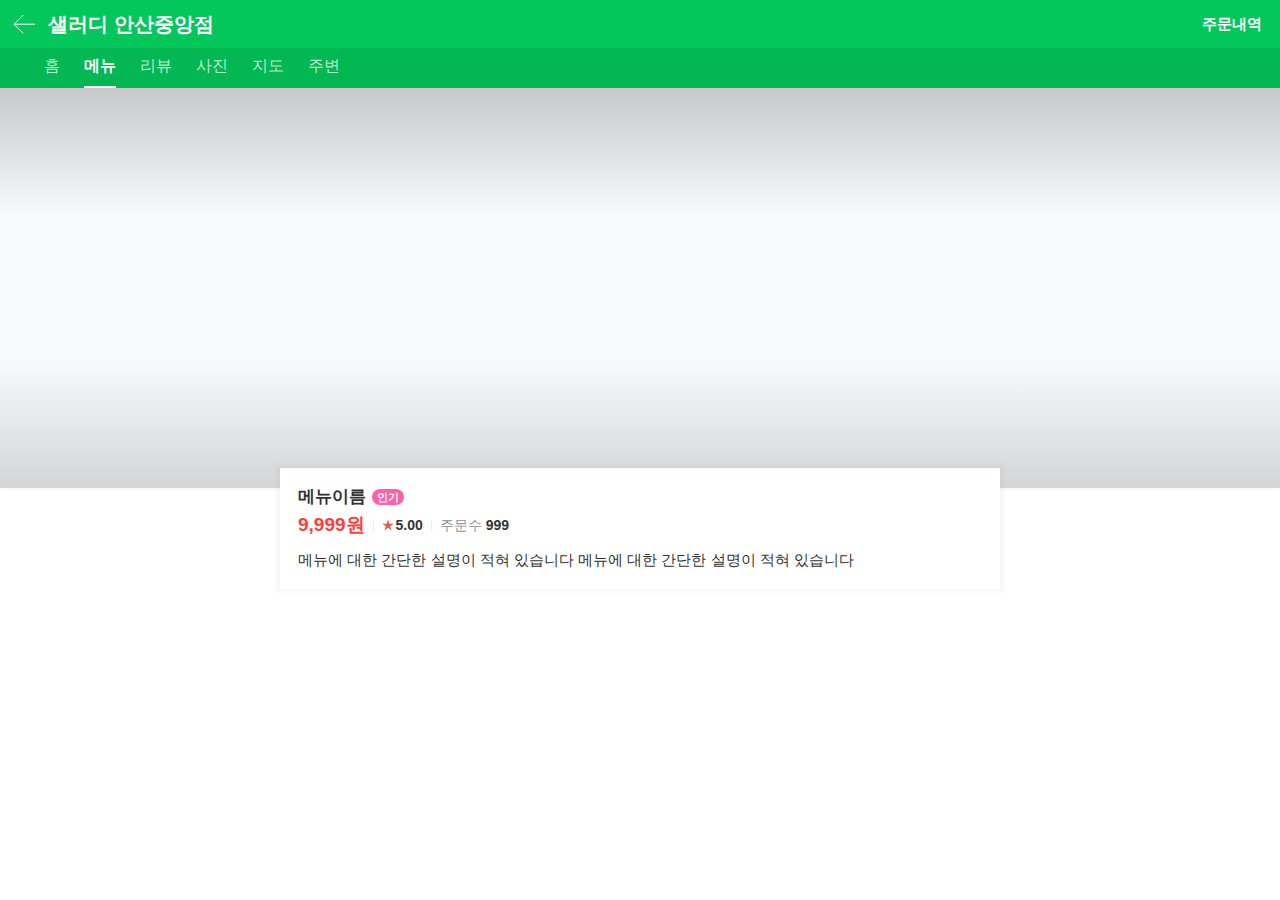
==== docs/detail.html @ 5d3162ec "0218 commit" ====
<!DOCTYPE html>
<html lang="en">

<head>
    <meta charset="UTF-8">
    <meta http-equiv="X-UA-Compatible" content="IE=edge">
    <meta name="viewport" content="width=device-width, initial-scale=1.0">
    <title>마크업</title>
    <link rel="stylesheet" href="../assets/css/styles.css">
</head>

<body>
    <div class="container">
        <!-- 고정 헤더 영역 -->
        <header class="header_area"> 
            <div class="place-header" role="banner">
                <h1 class="title">
                    <a href="#" class="link-back">
                        <img src="../assets/images/ico-back.svg" alt="뒤로가기">
                    </a>
                    샐러디 안산중앙점
                </h1>
                <a href="#" class="my-orders">주문내역</a>
            </div>
            <div class="place-tab scroll-x">
                <div class="tab-inner">
                    <a href="#" class="tab" role="tablist">
                        <a href="#" class="tab" role="tab"><span class="txt">홈</span></a>
                        <a href="#" class="tab is-active" role="tab"><span class="txt">메뉴</span></a>
                        <a href="#" class="tab" role="tab"><span class="txt">리뷰</span></a>
                        <a href="#" class="tab" role="tab"><span class="txt">사진</span></a>
                        <a href="#" class="tab" role="tab"><span class="txt">지도</span></a>
                        <a href="#" class="tab" role="tab"><span class="txt">주변</span></a>
                    </a>
                </div>
            </div>
        </header>
        <!-- // 고정 헤더 영역 -->

       <div class="menu-detail-area">
        <!--- 메뉴 이미지 영역 -->
            <div class="menu-img"
                style="background-image:url('http://www.kns.tv/news/photo/201708/338326_230775_442.jpg');">
            </div>

       <!-- 메뉴 주문 정보 영역 -->
       <div class="menu-info-area">
            <div class="common-inner">
                <p class="menu-name-group">
                    <span class="menu-name">메뉴이름</span>
                    <span class="badge-popular">인기</span>
                </p>

                <div class="menu-info-group">
                    <span class="menu-price">9,999원</span>
                    <span class="menu-grade"><img src="../assets/images/ico-star.svg" 
                        class="ico-star">5.00</span>
                        <span class="menu-number-of-order">주문수<em>999</em></span>
                </div>

                <p class="menu-desc">메뉴에 대한 간단한 설명이 적혀 있습니다 메뉴에 대한 간단한 설명이 적혀 있습니다</p>
             </div>
            </div>
        </div>
    </div>
</body>

</html>
---- assets/css/styles.css ----
body {
  min-width: 320px;
  line-height: normal;
  font-size: 14px;
  color: #000;
  scroll-behavior: smooth;
  -webkit-font-smoothing: antialiased;
  -moz-osx-font-smoothing: grayscale;
}

body,
input,
textarea,
select,
table,
button,
code {
  font-family: -apple-system, BlinkMacSystemFont, helvetica, Apple SD Gothic Neo, sans-serif;
  font-size: 16px;
}

*,
*::before,
*::after {
  box-sizing: border-box;
  margin: 0;
  padding: 0;
  -webkit-tap-highlight-color: rgba(0, 0, 0, 0);
}

.hidden,
[hidden] {
  display: none !important;
}

ul,
ol,
li {
  list-style: none;
}

a {
  color: inherit;
  cursor: pointer;
  text-decoration: none;
}
a:hover, a:focus {
  text-decoration: none;
}

button {
  border: 0;
  background-color: transparent;
  cursor: pointer;
}
button:disabled {
  cursor: not-allowed;
}

select,
input,
textarea,
button {
  -webkit-appearance: none;
}

input[type=number] {
  -moz-appearance: textfield;
}

input:disabled {
  background-color: rgba(255, 255, 255, 0);
  cursor: not-allowed;
}

select {
  border: 0;
  background-color: transparent;
  cursor: pointer;
}
select::-ms-expand {
  display: none;
}

input,
textarea {
  font-size: inherit;
  border: 0;
}
input::placeholder,
textarea::placeholder {
  /* Chrome, Safari, Firefox */
  color: #444;
  opacity: 1;
}
input:-ms-input-placeholder,
textarea:-ms-input-placeholder {
  /* IE, Edge */
  color: #444;
  opacity: 1;
}
input[readonly]::placeholder, input:disabled::placeholder,
textarea[readonly]::placeholder,
textarea:disabled::placeholder {
  /* Chrome, Safari, Firefox */
  color: rgba(0, 0, 0, 0.2);
  opacity: 1;
}
input[readonly]:-ms-input-placeholder, input:disabled:-ms-input-placeholder,
textarea[readonly]:-ms-input-placeholder,
textarea:disabled:-ms-input-placeholder {
  /* IE, Edge */
  color: rgba(0, 0, 0, 0.2);
  opacity: 1;
}
input::-ms-clear, input::-ms-reveal,
textarea::-ms-clear,
textarea::-ms-reveal {
  /* IE, Edge */
  display: none;
}
input::-webkit-inner-spin-button, input::-webkit-outer-spin-button,
textarea::-webkit-inner-spin-button,
textarea::-webkit-outer-spin-button {
  -webkit-appearance: none;
}

.screen-out {
  position: absolute;
  width: 0;
  height: 0;
  line-height: 0;
  overflow: hidden;
  text-indent: -9999px;
}

.scroll-x {
  overflow-x: auto;
  overflow-y: hidden;
  white-space: nowrap;
  -webkit-overflow-scrolling: touch;
  -ms-overflow-style: none;
  scrollbar-width: none;
}
.scroll-x::-webkit-scrollbar {
  display: none;
}

.header_area {
  position: fixed;
  top: 0;
  left: 0;
  width: 100%;
  background-color: #03c75a;
  color: #fff;
  z-index: 5000;
}
.header_area .place-header {
  display: flex;
  justify-content: space-between;
  align-items: center;
  height: 48px;
}
.header_area .place-header .title {
  display: flex;
  align-items: center;
  font-size: 20px;
  font-weight: 600;
}
.header_area .place-header .link-back {
  display: flex;
}
.header_area .place-header .my-orders {
  padding-right: 18px;
  font-size: 15px;
  font-weight: 700;
}
.header_area .place-tab {
  display: flex;
  height: 40px;
  background-color: #03b753;
}
.header_area .tab-inner {
  display: -webkit-inline-box;
  width: 100%;
  padding: 8px;
}
.header_area .tab-inner .tab {
  padding: 0 12px;
  text-align: center;
  opacity: 0.7;
}
.header_area .tab-inner .tab.is-active {
  font-weight: 700;
  opacity: 1;
}
.header_area .tab-inner .tab.is-active .txt::after {
  content: "";
  position: absolute;
  bottom: 0;
  left: 0;
  right: 0;
  height: 2px;
  background-color: #fff;
  top: 30px;
}
.header_area .tab-inner .tab .txt {
  position: relative;
  display: inline-block;
}
.header_area #span-fix {
  display: flex;
  justify-content: space-between;
  align-items: center;
  width: 100%;
}

.menu-item {
  display: flex;
  align-items: center;
  padding: 18px;
  margin: 0 -18px;
}
.menu-item:not(:last-child) {
  border-bottom: 1px solid #f2f2f2;
}
.menu-item .menu-detail {
  display: flex;
  align-items: center;
  flex: 1;
}
.menu-item .menu-img-area {
  position: relative;
  flex-shrink: 0;
  margin-right: 12px;
  border-radius: 5px;
  overflow: hidden;
}
.menu-item .menu-img-area:not(.no-img)::after {
  content: "";
  position: absolute;
  top: 0;
  left: 0;
  right: 0;
  bottom: 0;
  background-color: rgba(0, 0, 0, 0.06);
}
.menu-item .menu-img-area .menu-img {
  display: block;
}
.menu-item .menu-desc {
  margin-top: 4px;
  letter-spacing: -0.4px;
  color: #8f8f8f;
  font-size: 14px;
  line-height: 19px;
  max-height: 38px;
  overflow: hidden;
  display: -webkit-box;
  -webkit-line-clamp: 2;
  -webkit-box-orient: vertical; /* autoprefixer: off */
}
.menu-item .menu-price {
  margin-top: 4px;
  line-height: 1.4;
  font-size: 15px;
  font-weight: 700;
  color: #ff3d3b;
}
.menu-item .btn-cart {
  position: relative;
  display: flex;
  justify-content: center;
  align-items: center;
  margin-left: 16px;
  width: 40px;
  height: 40px;
  border-radius: 5px;
  border: 1px solid #e5e5e5;
}
.menu-item .btn-cart .ico-cart {
  width: 20px;
  height: 20px;
}
.menu-item .btn-cart .num {
  position: absolute;
  top: 3px;
  right: 3px;
  width: 18px;
  height: 18px;
  line-height: 18px;
  border-radius: 50%;
  background-color: #ff3d3b;
  text-align: center;
  font-size: 12px;
  color: #fff;
  font-weight: 700;
}
.menu-item .btn-cart.disabled {
  font-size: 12px;
  border: 0;
  color: #777;
  background-color: #eee;
  cursor: not-allowed;
}

.menu-name-group {
  display: flex;
  align-items: center;
}
.menu-name-group .menu-name {
  font-size: 17px;
  line-height: 22px;
  font-weight: 700;
  color: #333;
}
.menu-name-group .ico-new {
  margin-left: 4px;
}
.menu-name-group .badge-popular {
  margin-left: 6px;
}

.menu-info-group {
  display: flex;
  flex-shrink: 0;
  margin-top: 2px;
  font-size: 14px;
}
.menu-info-group .menu-grade {
  align-items: center;
  font-weight: 700;
  color: #333;
  display: flex;
}
.menu-info-group .menu-grade .ico-star {
  margin-right: 2px;
}
.menu-info-group .menu-grade + .menu-number-of-order::before {
  content: "";
  display: inline-block;
  width: 1px;
  height: 12px;
  margin: 0 8px;
  background-color: #ededed;
  transform: translateY(1px);
}
.menu-info-group .menu-number-of-order {
  flex-shrink: 0;
  color: #8f8f8f;
}
.menu-info-group .menu-number-of-order em {
  margin-left: 4px;
  font-style: normal;
  font-weight: 700;
  color: #333;
}

.menu-detail-area {
  background-color: #fff;
}
.menu-detail-area .menu-img {
  position: relative;
  height: 400px;
  background-color: #f8fafb;
  background-repeat: no-repeat;
  background-position: center;
  background-size: cover;
  box-shadow: 0 2px 4px 0 rgba(0, 0, 0, 0.03);
}
.menu-detail-area .menu-img::before {
  content: "";
  position: absolute;
  top: 0;
  left: 0;
  right: 0;
  height: 130px;
  background-image: linear-gradient(to bottom, #000, rgba(0, 0, 0, 0));
  z-index: 1;
  opacity: 0.2;
}
.menu-detail-area .menu-img::after {
  content: "";
  position: absolute;
  bottom: 0;
  left: 0;
  right: 0;
  height: 130px;
  background-image: linear-gradient(to top, #000, rgba(0, 0, 0, 0));
  z-index: 1;
  opacity: 0.15;
}
.menu-detail-area .menu-info-area {
  margin-top: -20px;
  padding: 0 18px 20px;
}
.menu-detail-area .menu-info-area .common-inner {
  position: relative;
  padding: 18px;
  background-color: #fff;
  box-shadow: 0 0 4px 3px rgba(0, 0, 0, 0.04);
  z-index: 1;
}
.menu-detail-area .menu-info-area .menu-info-group {
  margin-top: 5px;
}
.menu-detail-area .menu-info-area .menu-info-group .menu-price {
  line-height: 24px;
  font-size: 19px;
  font-weight: 700;
  color: #ff3d3b;
}
.menu-detail-area .menu-info-area .menu-info-group .menu-grade::before,
.menu-detail-area .menu-info-area .menu-info-group .menu-number-of-order::before {
  content: "";
  display: inline-block;
  width: 1px;
  height: 12px;
  background: #ededed;
  margin: 0 8px;
}
.menu-detail-area .menu-info-area .menu-info-group .menu-grade,
.menu-detail-area .menu-info-area .menu-info-group .menu-number-of-order {
  line-height: 24px;
}
.menu-detail-area .menu-info-area .menu-desc {
  margin-top: 12px;
  font-size: 15px;
  line-height: 22px;
  color: #333;
}

.dimmed-layer {
  position: fixed;
  top: 0;
  left: 0;
  right: 0;
  bottom: 0;
  background-color: rgba(0, 0, 0, 0.8);
  z-index: 9999;
}

.order-type-popup {
  position: fixed;
  bottom: 0;
  left: 0;
  right: 0;
  padding: 32px 0 40px;
  border-radius: 16px 16px 0 0;
  background-color: #fff;
  text-align: center;
  z-index: 10000;
}
.order-type-popup .title {
  font-size: 20px;
  font-weight: 700;
  color: #000;
}
.order-type-popup .type-list {
  display: flex;
  margin-top: 32px;
}
.order-type-popup .type-item {
  flex: 1;
}
.order-type-popup .type-item + .type-item {
  border-left: 1px solid #f2f2f2;
}
.order-type-popup .icon {
  width: 100px;
  height: auto;
  color: #03c75a;
}
.order-type-popup .desc {
  margin-top: 8px;
  font-size: 15px;
  line-height: 1.5;
  font-weight: 600;
  color: #000;
}
.order-type-popup .btn-selection {
  display: inline-block;
  margin-top: 10px;
  padding: 6px 18px;
  font-size: 16px;
  font-weight: 700;
  border-radius: 28px;
  background-color: #424242;
  color: #fff;
}

.order-info-area {
  padding: 10px 18px 20px;
  border-bottom: 1px solid rgba(0, 0, 0, 0.04);
  background-color: #e7f7ff;
}
.order-info-area .info-main-title {
  line-height: 39px;
}
.order-info-area .title {
  display: flex;
  align-items: center;
  font-size: 18px;
  font-weight: 700;
  letter-spacing: -0.3px;
  color: #333;
}
.order-info-area .title .ico-n-logo {
  margin-right: 6px;
  width: 24px;
  height: 24px;
}

.tab-switch-box {
  display: flex;
  align-items: center;
  margin-top: 12px;
}
.tab-switch-box .tab-switch {
  flex: 1;
  background-color: rgba(0, 0, 0, 0.06);
  line-height: 40px;
  text-align: center;
  font-size: 13px;
  font-weight: 700;
  color: #666;
  letter-spacing: -0.3px;
}
.tab-switch-box .tab-switch.is-active {
  position: relative;
  flex-grow: 1.2;
  border: 1px solid #333;
  background-color: #fff;
  font-size: 15px;
  color: #333;
  box-shadow: 0 2px 3px 0 rgba(0, 0, 0, 0.05);
}
.tab-switch-box .tab-switch.is-active::after {
  content: "";
  position: absolute;
  bottom: -9px;
  left: 50%;
  width: 10px;
  height: 10px;
  border: 1px solid;
  border-width: 0 1px 1px 0;
  background-color: #fff;
  transform: rotate(45deg) translateX(-50%);
}
.tab-switch-box .tab-switch.is-active .ico-check {
  display: inline-block;
  margin-left: 4px;
  vertical-align: middle;
}
.tab-switch-box .ico-check {
  display: none;
}

.info-main-notice {
  display: flex;
  align-items: center;
  margin-top: 16px;
  padding: 12px 16px;
  border-radius: 2px;
  background: #fff;
  font-size: 14px;
  letter-spacing: -0.3px;
  color: #333;
}
.info-main-notice.alert {
  color: #ff3d3b;
  font-weight: 700;
}
.info-main-notice .ico-clock {
  margin-right: 6px;
}

.recent-order-area {
  display: flex;
  margin-top: 16px;
  padding: 18px 0;
  border-radius: 2px;
  background-color: #fff;
}
.recent-order-area .recent-title {
  display: flex;
  flex-direction: column;
  justify-content: center;
  align-items: center;
  flex-shrink: 0;
  padding: 8px;
  border-right: 1px solid #f2f2f2;
  line-height: 1.42;
  font-size: 12px;
  font-weight: 700;
  color: #333;
}
.recent-order-area .recent-title .ico-clock {
  margin-bottom: 4px;
  width: 14px;
}
.recent-order-area .recent-menu-list {
  display: flex;
}
.recent-order-area .recent-menu-item {
  box-sizing: content-box;
  position: relative;
  width: 80px;
  padding-right: 16px;
  text-align: center;
}
.recent-order-area .recent-menu-item.is-ordered {
  padding-left: 16px;
  border-right: 1px solid #f2f2f2;
}
.recent-order-area .recent-menu-item.is-ordered + .recent-menu-item {
  padding-left: 16px;
}
.recent-order-area .recent-menu-item:last-child {
  padding-right: 18px;
}
.recent-order-area .menu-img-area {
  position: relative;
  width: 80px;
  height: 80px;
  border: 1px solid #f9f9f9;
  border-radius: 100%;
  background-color: rgba(0, 0, 0, 0.01);
}
.recent-order-area .badge-popular {
  position: absolute;
  top: 0;
  left: 0;
  padding: 0 5px;
  border-radius: 10px;
  line-height: 16px;
  font-size: 11px;
  font-weight: 700;
  background-color: #ff61a7;
  color: #fff;
}
.recent-order-area .menu-img {
  width: 100%;
  height: 100%;
  border-radius: 100%;
}
.recent-order-area .badge-cart {
  position: absolute;
  top: 50px;
  right: 16px;
  display: flex;
  padding: 6px;
  border: 1px solid #e5e5e5;
  border-radius: 100%;
  background-color: #fff;
}
.recent-order-area .ico-cart {
  width: 16px;
  height: 16px;
}
.recent-order-area .menu-name {
  margin-top: 8px;
  font-weight: 600;
  font-size: 13px;
  text-overflow: ellipsis;
  white-space: nowrap;
  overflow: hidden;
}
.recent-order-area .menu-price {
  font-size: 13px;
  font-weight: 600;
  color: #ff3d3b;
  text-overflow: ellipsis;
  white-space: nowrap;
  overflow: hidden;
}

.menu-category-area {
  position: sticky;
  top: 88px;
  margin-top: 10px;
  background-color: #fff;
  z-index: 5500;
}
.menu-category-area .common-inner {
  position: relative;
  border-bottom: 1px solid #f2f2f2;
}
.menu-category-area .common-inner::before {
  content: "";
  position: absolute;
  top: 0;
  left: 0;
  width: 18px;
  height: 100%;
  background-image: linear-gradient(to right, #fff 35%, rgba(255, 255, 255, 0));
  pointer-events: none;
  z-index: 1;
}
.menu-category-area .common-inner::after {
  content: "";
  position: absolute;
  top: 0;
  right: 0;
  width: 18px;
  height: 100%;
  background-image: linear-gradient(to right, rgba(255, 255, 255, 0), #fff 65%);
  pointer-events: none;
  z-index: 1;
}
.menu-category-area .category-list {
  display: flex;
  align-items: center;
  height: 54px;
}
.menu-category-area .category-item:first-child {
  padding-left: 18px;
}
.menu-category-area .category-item:last-child {
  padding-right: 18px;
}
.menu-category-area .category-tab {
  display: flex;
  align-items: center;
  padding: 0 12px;
  font-size: 16px;
  border-radius: 15px;
  height: 30px;
  color: #333;
}
.menu-category-area .category-tab.is-active {
  background-color: #424242;
  font-weight: 700;
  color: #fff;
}

.menu-list-area {
  padding: 28px 18px 10px;
  background-color: #fff;
}
.menu-list-area:not(.new):not(.popular) {
  margin-top: 10px;
}
.menu-list-area.new {
  border-bottom: 1px solid #f2f2f2;
}
.menu-list-area.is-closed {
  padding: 24px 18px;
}
.menu-list-area.is-closed + .is-closed {
  margin-top: 0;
  border-bottom: 1px solid #f2f2f2;
}
.menu-list-area.is-closed .ico-arrow {
  transform: rotate(180deg);
}
.menu-list-area.is-closed .menu-list {
  display: none;
}
.menu-list-area .menu-category {
  display: flex;
  justify-content: space-between;
  align-items: center;
}
.menu-list-area .title-area {
  display: flex;
  align-items: center;
}
.menu-list-area .title {
  font-size: 19px;
  font-weight: 700;
  color: #333;
  letter-spacing: -0.3px;
}
.menu-list-area .period {
  font-size: 14px;
  letter-spacing: -0.3px;
  color: #666;
}
.menu-list-area .period::before {
  content: "";
  display: inline-block;
  margin: 0 10px;
  width: 4px;
  height: 4px;
  border-radius: 100%;
  background-color: #ededed;
  vertical-align: middle;
}

.order-box-area {
  position: fixed;
  bottom: 0;
  left: 0;
  right: 0;
  border-top: 1px solid #e8e8e8;
  box-shadow: 0 0 6px 4px rgba(0, 0, 0, 0.03);
  background-color: #fff;
  z-index: 9100;
}
.order-box-area .common-inner {
  display: flex;
  justify-content: space-between;
  padding: 12px 18px;
  align-items: center;
}
.order-box-area .menu-name {
  font-size: 15px;
  color: #333;
  text-overflow: ellipsis;
  white-space: nowrap;
  overflow: hidden;
}
.order-box-area .menu-price {
  font-size: 18px;
  font-weight: 700;
  color: #ff3d3b;
  text-overflow: ellipsis;
  white-space: nowrap;
  overflow: hidden;
}
.order-box-area .btn-order {
  display: flex;
  justify-content: center;
  align-items: center;
  width: 128px;
  height: 46px;
  border-radius: 5px;
  background-image: linear-gradient(to right, #01d760, #0ad18e);
  font-weight: 700;
  letter-spacing: -0.3px;
  color: #fff;
}
.order-box-area .icon {
  position: relative;
  margin-left: 6px;
}
.order-box-area .ico-cart {
  width: 20px;
  height: 20px;
}
.order-box-area .num {
  position: absolute;
  top: -5px;
  right: -4px;
  width: 16px;
  height: 16px;
  border-radius: 50%;
  background-color: #ff3d3b;
  font-size: 12px;
  font-weight: 700;
  line-height: 16px;
  text-align: center;
  color: #fff;
}

.go-to-top {
  padding: 16px 0 32px;
  background-color: #fff;
  text-align: center;
  margin-bottom: 60px;
}
.go-to-top .link {
  display: inline-block;
  padding: 8px 20px;
  border-radius: 20px;
  border: 1px solid #e5e5e5;
  background-color: #fff;
  font-size: 14px;
  font-weight: 700;
  color: #666;
  box-shadow: 0 2px 3px 0 rgba(0, 0, 0, 0.04);
  text-transform: uppercase;
}
.go-to-top .ico-up {
  position: relative;
  display: inline-block;
  margin-left: 4px;
  width: 10px;
  height: 10px;
}
.go-to-top .ico-up::before {
  content: "";
  position: absolute;
  top: 4px;
  left: 50%;
  width: 5px;
  height: 5px;
  border-top: 2px solid #666;
  border-left: 2px solid #666;
  transform: translate(-50%, -50%) rotate(45deg);
}
.go-to-top .ico-up::after {
  content: "";
  position: absolute;
  top: 1px;
  left: 50%;
  width: 2px;
  height: 9px;
  background-color: #666;
  transform: translateX(-50%);
}

.container {
  padding-top: 88px;
  background-color: #f4f7f9;
}

.common-inner {
  margin: 0 auto;
  max-width: 720px;
}

.badge-popular {
  display: inline-block;
  padding: 0 5px;
  border-radius: 10px;
  font-size: 11px;
  line-height: 16px;
  font-weight: 700;
  background: #ff61a7;
  color: #fff;
}
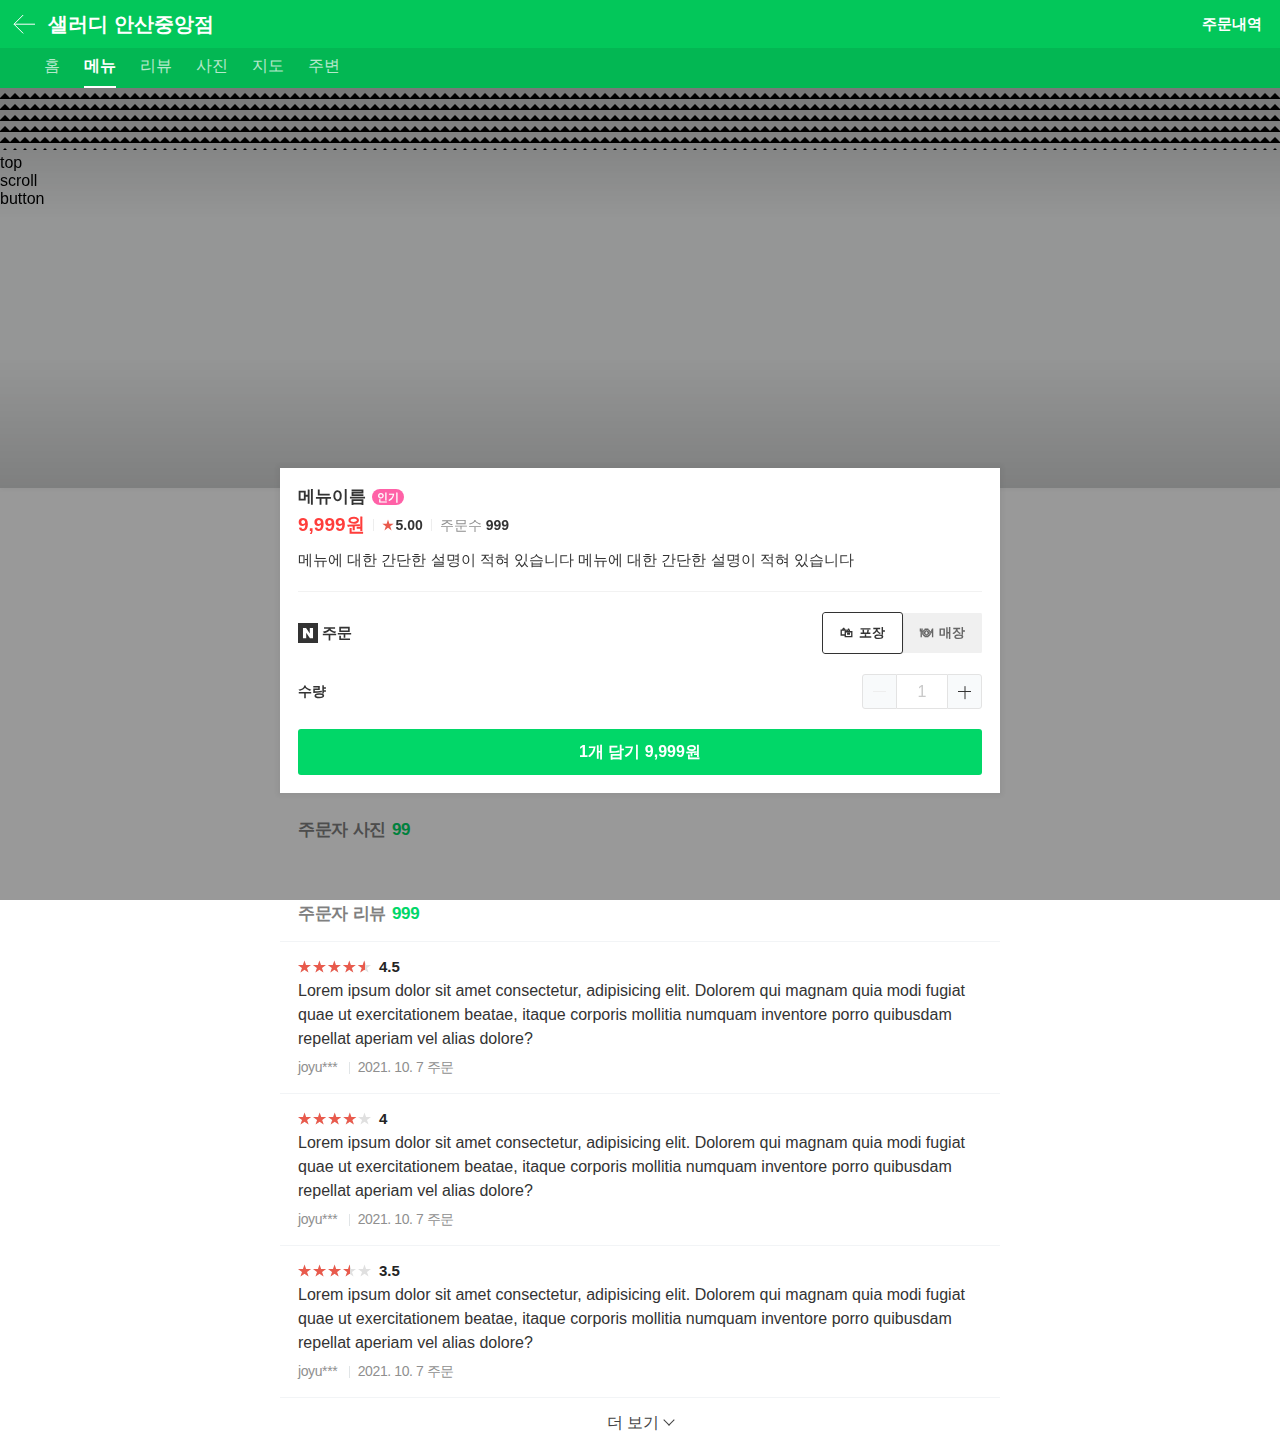
==== commit d0c60847: "0219 commit" ====
--- a/docs/detail.html
+++ b/docs/detail.html
@@ -37,7 +37,7 @@
         </header>
         <!-- // 고정 헤더 영역 -->
 
-       <div class="menu-detail-area">
+        <div class="menu-detail-area">
         <!--- 메뉴 이미지 영역 -->
             <div class="menu-img"
                 style="background-image:url('http://www.kns.tv/news/photo/201708/338326_230775_442.jpg');">
@@ -46,6 +46,7 @@
        <!-- 메뉴 주문 정보 영역 -->
        <div class="menu-info-area">
             <div class="common-inner">
+                <!-- 메뉴 정보 영역 -->
                 <p class="menu-name-group">
                     <span class="menu-name">메뉴이름</span>
                     <span class="badge-popular">인기</span>
@@ -59,9 +60,163 @@
                 </div>
 
                 <p class="menu-desc">메뉴에 대한 간단한 설명이 적혀 있습니다 메뉴에 대한 간단한 설명이 적혀 있습니다</p>
-             </div>
+                    <!-- //메뉴 정보 영역-->
+
+                    <!-- 메뉴 주문 영역 -->
+                    <div class="order-type-area">
+                        <div class="type-select">
+                            <div class="title">
+                                <svg viewBox="0 0 18 18" class="ico-n-logo">
+                                    <path fill-rule="evenodd" fill="currentColor" d="M18 0v18H0V0h18zM7.255 4.582H4.473v9.054h2.915V8.79l3.357 4.846h2.782V4.582h-2.915v4.846L7.255 4.582z">
+                                    </path>
+                                </svg>
+                                주문
+                            </div>
+                            <div class="tab-switch-box" role="tablist">
+                                <a href="#" class="tab-switch is-active" role="tab">🛍&nbsp;&nbsp;포장</a>
+                                <a href="#" class="tab-switch" role="tab">🍽&nbsp;&nbsp;매장</a>
+                            </div>
+                        </div>
+                        <div class="type-amount">
+                            <div class="title">수량</div>
+                            <div class="amount-select">
+                                <button class="btn-minus" aria-label="빼기" disabled></button>
+                                <span class="amount disabled">1</span>
+                                <button class="btn-plus" aria-label="더하기"></button>
+                            </div>
+                        </div>
+                        <button class="btn-order">1개 담기 9,999원</button>
+                        <!-- <button class="btn-order" disabled>지금 주문 가능한 시간이 아닙니다.</button> -->
+                    </div>
+                <!-- //메뉴 주문 영역-->
             </div>
         </div>
+
+        <!--주문자 리뷰 영역-->
+        <div class="menu-review-area">
+            <!--주문자 사진-->
+            <div class="orderer-img-area">
+                <div class="common-inner">
+                    <div class="title">주문자 사진<span class="num">99</span></div>
+                    <div class="scroll-x">
+                        <ul class="orderer-pic-list">
+                            <li class="orderer-pic-item">
+                                <a href="#" class="orderer-pic-link">
+                                    <img src="https://via.placeholder.com/104/fff/000" alt="">
+                                </a>
+                            </li>
+                            <li class="orderer-pic-item">
+                                <a href="#" class="orderer-pic-link">
+                                    <img src="https://via.placeholder.com/104/fff/000" alt="">
+                                </a>
+                            </li>
+                            <li class="orderer-pic-item">
+                                <a href="#" class="orderer-pic-link">
+                                    <img src="https://via.placeholder.com/104/fff/000" alt="">
+                                </a>
+                            </li>
+                            <li class="orderer-pic-item">
+                                <a href="#" class="orderer-pic-link">
+                                    <img src="https://via.placeholder.com/104/fff/000" alt="">
+                                </a>
+                            </li>
+                            <li class="orderer-pic-item">
+                                <a href="#" class="orderer-pic-link">
+                                    <img src="https://via.placeholder.com/104/fff/000" alt="">
+                                </a>
+                            </li>
+                            <li class="orderer-pic-item">
+                                <a href="#" class="orderer-pic-link">
+                                    <img src="https://via.placeholder.com/104/fff/000" alt="">
+                                </a>
+                            </li>
+                        </ul>
+                    </div>
+                </div>
+                <!--// 주문자 사진-->
+            </div>
+            <!-- // 주문자 사진-->
+
+            <!-- 주문자 리뷰 -->
+            <div class="orderer-review-area">
+                <div class="common-inner">
+                    <div class="title">주문자 리뷰<span class="num">999</span></div>
+                    <ul class="review-list">
+                        <li class="review-item">
+                            <div class="review-star">
+                                <span class="ico-star-group">
+                                    <span class="ico-star-group-fill" style="width: 90%;"></span>
+                                </span>
+                                <span class="point">4.5</span>
+                            </div>
+                            <p class="review-text">Lorem ipsum dolor sit amet consectetur, adipisicing elit. Dolorem qui magnam quia modi fugiat quae ut exercitationem beatae, itaque corporis mollitia numquam inventore porro 
+                                quibusdam repellat aperiam vel alias dolore?</p>
+                                <div class="review-info">
+                                    <span class="review-nickname">joyu***</span>
+                                    <span class="review-date">2021. 10. 7 주문</span>
+                                </div>
+                        </li>
+
+                        <li class="review-item">
+                            <div class="review-star">
+                                <span class="ico-star-group">
+                                    <span class="ico-star-group-fill" style="width: 80%;"></span>
+                                </span>
+                                <span class="point">4</span>
+                            </div>
+                            <p class="review-text">Lorem ipsum dolor sit amet consectetur, adipisicing elit. Dolorem qui magnam quia modi fugiat quae ut exercitationem beatae, itaque corporis mollitia numquam inventore porro 
+                                quibusdam repellat aperiam vel alias dolore?</p>
+                                <div class="review-info">
+                                    <span class="review-nickname">joyu***</span>
+                                    <span class="review-date">2021. 10. 7 주문</span>
+                                </div>
+                        </li>
+
+                        <li class="review-item">
+                            <div class="review-star">
+                                <span class="ico-star-group">
+                                    <span class="ico-star-group-fill" style="width: 70%;"></span>
+                                </span>
+                                <span class="point">3.5</span>
+                            </div>
+                            <p class="review-text">Lorem ipsum dolor sit amet consectetur, adipisicing elit. Dolorem qui magnam quia modi fugiat quae ut exercitationem beatae, itaque corporis mollitia numquam inventore porro 
+                                quibusdam repellat aperiam vel alias dolore?</p>
+                                <div class="review-info">
+                                    <span class="review-nickname">joyu***</span>
+                                    <span class="review-date">2021. 10. 7 주문</span>
+                                </div>
+                        </li>
+                    </ul>
+
+                    <button class="btn-more">더 보기</button>
+                </div>
+            </div>
+
+            <!-- //주문자 리뷰-->
+        </div>
+        <!-- //주문자 리뷰 영역-->
+
+        <!-- 옵션 팝업 영역-->
+        <div class="option-popup-area">
+            <div class="dimmed-layer light"></div>
+            <div class="menu-option-popup">
+                <svg class="content-top-pattern" width="100%" height="100%">
+                    <defs>
+                        <pattern id="pattern-triangle" x="0" y="0" width="10" height="11" patternUnits="userSpaceOnUse">
+                            <polygon points="5 5, 10 10, 10 11, 0 11, 0 10"/>
+                        </pattern>
+                    </defs>
+                    <rect x="0" y="0" width="100%" height="100%" fill="url(#pattern-triangle)"/>
+                </svg>
+
+                <div class="content-top">top</div>
+                <div class="content-body">scroll</div>
+                <div class="content-bottom">
+                    <button>button</button>
+                </div>
+            </div>
+        </div>
+        <!-- //옵션 팝업 영역-->
     </div>
 </body>
 
--- a/assets/css/styles.css
+++ b/assets/css/styles.css
@@ -356,6 +356,74 @@
   color: #333;
 }
 
+.amount-select {
+  display: flex;
+  align-items: center;
+  height: 35px;
+}
+.amount-select .btn-minus,
+.amount-select .btn-plus {
+  position: relative;
+  display: flex;
+  justify-content: center;
+  align-items: center;
+  width: 35px;
+  height: 35px;
+  border: 1px solid #e3e3e3;
+  background-color: #f8fafb;
+  color: #333;
+}
+.amount-select .btn-minus.enabled,
+.amount-select .btn-plus.enabled {
+  border-color: #00d708;
+  background-color: #00d708;
+  color: #fff;
+}
+.amount-select .btn-minus:disabled,
+.amount-select .btn-plus:disabled {
+  color: #eee;
+}
+.amount-select .btn-minus::before,
+.amount-select .btn-plus::before {
+  content: "";
+  display: block;
+  width: 13px;
+  height: 1px;
+  background-color: currentColor;
+}
+.amount-select .btn-minus {
+  border-radius: 3px 0 0 3px;
+}
+.amount-select .btn-plus {
+  border-radius: 0 3px 3px 0;
+}
+.amount-select .btn-plus::after {
+  content: "";
+  position: absolute;
+  top: 50%;
+  left: 50%;
+  display: block;
+  width: 1px;
+  height: 13px;
+  background-color: currentColor;
+  transform: translate(-50%, -45%);
+}
+.amount-select .amount {
+  display: flex;
+  justify-content: center;
+  align-items: center;
+  width: 50px;
+  height: 35px;
+  border-top: 1px solid #e3e3e3;
+  border-bottom: 1px solid #e3e3e3;
+  font-weight: 700;
+  color: #242424;
+}
+.amount-select .amount.disabled {
+  font-weight: 400;
+  color: #c9c9c9;
+}
+
 .menu-detail-area {
   background-color: #fff;
 }
@@ -429,15 +497,219 @@
   line-height: 22px;
   color: #333;
 }
-
-.dimmed-layer {
+.menu-detail-area .order-type-area {
+  margin-top: 20px;
+  padding-top: 20px;
+  border-top: 1px solid #f2f2f2;
+}
+.menu-detail-area .order-type-area .type-select,
+.menu-detail-area .order-type-area .type-amount {
+  display: flex;
+  justify-content: space-between;
+  align-items: center;
+}
+.menu-detail-area .order-type-area .type-select .title {
+  display: flex;
+  align-items: center;
+  font-size: 15px;
+  font-weight: 700;
+  letter-spacing: -0.3px;
+  color: #333;
+}
+.menu-detail-area .order-type-area .type-select .ico-n-logo {
+  margin-right: 4px;
+  width: 20px;
+}
+.menu-detail-area .order-type-area .type-select .tab-switch-box {
+  margin-top: 0;
+  border-radius: 3px;
+  overflow: hidden;
+}
+.menu-detail-area .order-type-area .type-select .tab-switch {
+  width: 80px;
+  font-size: 13px;
+}
+.menu-detail-area .order-type-area .type-select .tab-switch.is-active {
+  flex: 1;
+  border-radius: 3px;
+}
+.menu-detail-area .order-type-area .type-select .tab-switch.is-active::after {
+  display: none;
+}
+.menu-detail-area .order-type-area .type-select .tab-switch + .tab-switch {
+  position: relative;
+}
+.menu-detail-area .order-type-area .type-select .tab-switch + .tab-switch::before {
+  content: "";
+  display: block;
+  position: absolute;
+  top: 10px;
+  left: 0;
+  width: 1px;
+  height: 17px;
+  background-color: #e7e7e7;
+}
+.menu-detail-area .order-type-area .type-amount {
+  margin-top: 20px;
+}
+.menu-detail-area .order-type-area .type-amount .title {
+  font-size: 14px;
+  font-weight: 700;
+  letter-spacing: -0.3px;
+  color: #333;
+}
+.menu-detail-area .order-type-area .btn-order {
+  display: block;
+  margin-top: 20px;
+  padding: 0 16px;
+  width: 100%;
+  line-height: 46px;
+  border-radius: 3px;
+  font-weight: 700;
+  background-color: #01d768;
+  color: #fff;
+  text-overflow: ellipsis;
+  white-space: nowrap;
+  overflow: hidden;
+}
+.menu-detail-area .order-type-area .btn-order:disabled {
+  background-color: #c9c9c9;
+  color: #fff;
+}
+
+.option-popup-area {
   position: fixed;
   top: 0;
   left: 0;
+  width: 100%;
+  height: 100%;
+  overflow: hidden;
+}
+
+.menu-review-area .orderer-img-area {
+  padding-bottom: 22px;
+  background: #fff;
+}
+.menu-review-area .orderer-img-area .title {
+  padding: 6px 18px 12px;
+}
+.menu-review-area .title {
+  line-height: 22px;
+  font-size: 17px;
+  font-weight: 700;
+  letter-spacing: -0.3px;
+  color: grey;
+}
+.menu-review-area .title .num {
+  margin-left: 6px;
+  color: #01d768;
+}
+.menu-review-area .orderer-pic-list {
+  display: flex;
+}
+.menu-review-area .orderer-pic-item {
+  display: flex;
+}
+.menu-review-area .orderer-pic-item + .orderer-pic-item {
+  margin-left: 1px;
+}
+.menu-review-area .orderer-pic-item:first-child::before, .menu-review-area .orderer-pic-item:last-child::after {
+  content: "";
+  display: block;
+  width: 18px;
+  height: 100%;
+}
+.menu-review-area .orderer-pic-link {
+  position: relative;
+  display: flex;
+}
+.menu-review-area .orderer-pic-link::after {
+  content: "";
+  position: absolute;
+  top: 0;
+  left: 0;
   right: 0;
   bottom: 0;
-  background-color: rgba(0, 0, 0, 0.8);
-  z-index: 9999;
+  background-color: rgba(0, 0, 0, 0.05);
+}
+.menu-review-area .orderer-review-area {
+  margin-top: 12px;
+  background-color: #fff;
+}
+.menu-review-area .orderer-review-area .title {
+  padding: 16px 18px;
+}
+.menu-review-area .review-list {
+  border-top: 1px solid #f2f4f6;
+}
+.menu-review-area .review-item {
+  padding: 16px 18px;
+  border-bottom: 1px solid #f2f4f6;
+}
+.menu-review-area .review-star {
+  display: flex;
+  align-items: center;
+  font-size: 15px;
+  font-weight: 600;
+  color: #242424;
+  transform: translateX(-2px);
+}
+.menu-review-area .ico-star-group {
+  position: relative;
+  margin-right: 6px;
+  display: inline-block;
+  width: 77px;
+  height: 13px;
+  background: url("../images/ico-star-group.svg") no-repeat center left;
+}
+.menu-review-area .ico-star-group-fill {
+  position: absolute;
+  top: 0;
+  left: 0;
+  display: inline-block;
+  width: 100%;
+  height: 100%;
+  background: url("../images/ico-star-group-fill.svg") no-repeat center left;
+}
+.menu-review-area .review-text {
+  margin-top: 4px;
+  line-height: 24px;
+  color: #333;
+}
+.menu-review-area .review-info {
+  color: #8f8f8f;
+  font-size: 14px;
+  letter-spacing: -0.4px;
+  margin-top: 8px;
+}
+.menu-review-area .review-date::before {
+  content: "";
+  display: inline-block;
+  margin: 0 8px;
+  width: 1px;
+  height: 12px;
+  background-color: #e1e5e7;
+  vertical-align: middle;
+}
+.menu-review-area .btn-more {
+  display: flex;
+  justify-content: center;
+  align-items: center;
+  width: 100%;
+  height: 50px;
+  font-size: 16px;
+  font-weight: 500;
+  color: #424242;
+}
+.menu-review-area .btn-more::after {
+  content: "";
+  margin-left: 6px;
+  margin-bottom: 6px;
+  width: 8px;
+  height: 8px;
+  border-top: 1px solid;
+  border-right: 1px solid;
+  transform: rotate(135deg);
 }
 
 .order-type-popup {
@@ -911,6 +1183,19 @@
   max-width: 720px;
 }
 
+.dimmed-layer {
+  position: fixed;
+  top: 0;
+  left: 0;
+  right: 0;
+  bottom: 0;
+  background-color: rgba(0, 0, 0, 0.8);
+  z-index: 9999;
+}
+.dimmed-layer.light {
+  background-color: rgba(0, 0, 0, 0.4);
+}
+
 .badge-popular {
   display: inline-block;
   padding: 0 5px;
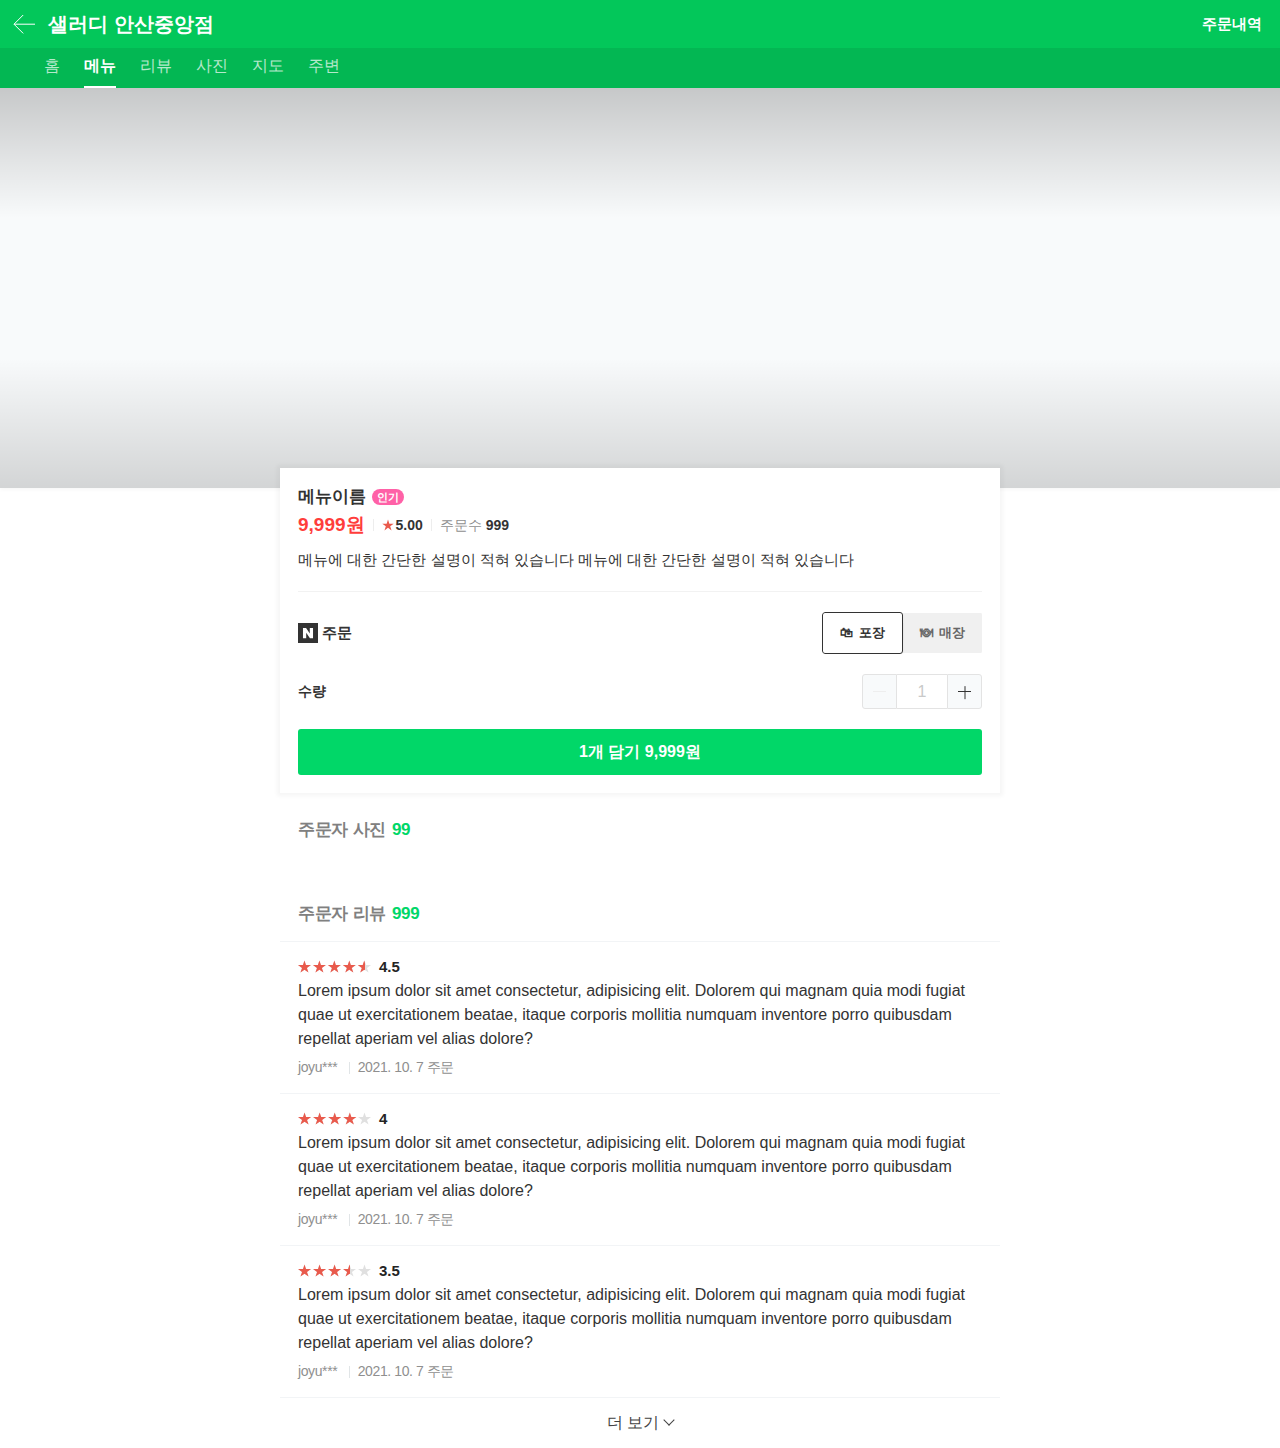
==== commit 83504941: "0220 commit" ====
--- a/docs/detail.html
+++ b/docs/detail.html
@@ -9,7 +9,7 @@
     <link rel="stylesheet" href="../assets/css/styles.css">
 </head>
 
-<body>
+<body class="scroll-off">
     <div class="container">
         <!-- 고정 헤더 영역 -->
         <header class="header_area"> 
@@ -197,7 +197,7 @@
         <!-- //주문자 리뷰 영역-->
 
         <!-- 옵션 팝업 영역-->
-        <div class="option-popup-area">
+        <div class="option-popup-area hidden">
             <div class="dimmed-layer light"></div>
             <div class="menu-option-popup">
                 <svg class="content-top-pattern" width="100%" height="100%">
@@ -209,10 +209,135 @@
                     <rect x="0" y="0" width="100%" height="100%" fill="url(#pattern-triangle)"/>
                 </svg>
 
-                <div class="content-top">top</div>
-                <div class="content-body">scroll</div>
+                <div class="content-top">
+                    <div class="common-inner">
+                        <div class="menu-img-area">
+                            <img src="https://via.placeholder.com/70/fff/000" alt="" class="menuimg">
+                        </div>
+                        <div class="menu-detail-area">
+                            <p class="menu-name">
+                                <span class="name">메뉴 이름</span>
+                                <span class="badge">포장</span>
+                            </p>
+                            <div class="amount-select">
+                                <button class="btn-minus" aria-label="빼기" disabled></button>
+                                <span class="amount">1</span>
+                                <button class="btn-plus enabled" aria-label="더하기"></button>
+                            </div>
+                        </div>
+                        <button class="btn-close">
+                            <img src="../assets/images/ico-close.svg" alt="" class="ico-close">
+                        </button>
+                    </div>
+                </div>
+                <div class="content-body">
+                    <div class="option-group">
+                        <div class="option-title">
+                            <p class="title">
+                                <span class="badge required">필수</span>
+                                <span class="text">베이스 선택</span>
+                            </p>
+                        </div>
+                        <ul class="option-list">
+                            <li class="option-item">
+                                <input type="radio" id="rd1" class="input-radio" name="base" checked>
+                                <label for="rd1" class="label">
+                                    <span class="label-txt">추천대로</span>
+                                    <span class="label-icon"></span>
+                                </label>
+                            </li>
+                            <li class="option-item">
+                                <input type="radio" id="rd2" class="input-radio" name="base" checked>
+                                <label for="rd2" class="label">
+                                    <span class="label-txt">채소볼</span>
+                                    <span class="label-icon"></span>
+                                </label>
+                            </li>
+                            <li class="option-item">
+                                <input type="radio" id="rd3" class="input-radio" name="base" checked>
+                                <label for="rd3" class="label">
+                                    <span class="label-txt">곡물볼</span>
+                                    <span class="label-icon"></span>
+                                </label>
+                            </li>
+                        </ul>
+                    </div>
+
+                    <div class="option-group">
+                        <div class="option-title">
+                            <p class="title">
+                                <span class="badge">선택</span>
+                                <span class="text">토핑추가</span>
+                            </p>
+                            <p class="desc">최대 5개까지 선택할 수 있습니다.</p>
+                        </div>
+                        <ul class="option-list">
+                            <li class="option-item">
+                               <input type="checkbox" id="chk1" class="input-check" checked>
+                                <label for="chk1" class="label">
+                                    <span class="label-txt">채소추가(기본 제공량의 30% 추가) <span class="price">900원</span></span>
+                                    <span class="label-icon"></span>
+                                </label>
+                            </li>
+                            <li class="option-item">
+                                <input type="checkbox" id="chk2" class="input-check">
+                                <label for="chk2" class="label">
+                                    <span class="label-txt">곡물추가(기본 제공량의 50% 추가 <span class="price">900원</span></span>
+                                    <span class="label-icon"></span>
+                                </label></span>
+                            </li>
+                            <li class="option-item">
+                                <input type="checkbox" id="chk3" class="input-check">
+                                <label for="chk3" class="label">
+                                    <span class="label-txt">시저 드레싱 추가 <span class="price">900원</span></span>
+                                    <span class="label-icon"></span>
+                                </label></span>
+                            </li>
+                        </ul>
+                    </div>
+
+                    <div class="option-group">
+                        <div class="option-title">
+                            <p class="title">
+                                <span class="badge">선택</span>
+                                <span class="text">토핑추가</span>
+                            </p>
+                            <p class="desc">최대 5개까지 선택할 수 있습니다.</p>
+                        </div>
+                        <ul class="option-list">
+                            <li class="option-item">
+                                <label class="label checked">
+                                    <span class="label-txt">치킨<span class="price">1,500원</span></span>
+                                </label>
+                                <div class="amount-select">
+                                    <button class="btn-minus enabled" aria-label="빼기" disabled></button>
+                                    <span class="amount">2</span>
+                                    <button class="btn-plus enabled" aria-label="더하기"></button>
+                                </div>
+                            </li>
+                            <li class="option-item">
+                                <label class="label">
+                                <span class="label-txt">에그<span class="price">900원</span></span>
+                            </label>
+                                <div class="amount-select">
+                                    <button class="btn-minus" aria-label="빼기" disabled></button>
+                                    <span class="amount">1</span>
+                                    <button class="btn-plus enabled" aria-label="더하기"></button>
+                            </li>
+                            <li class="option-item">
+                                <label class="label">
+                                    <span class="label-txt">치킨소시지<span class="price">1,900원</span></span>
+                                </label>
+                                <div class="amount-select">
+                                    <button class="btn-minus" aria-label="빼기" disabled></button>
+                                    <span class="amount">1</span>
+                                    <button class="btn-plus enabled" aria-label="더하기"></button>
+                            </li>
+                        </ul>
+                    </div>
+                </div>
                 <div class="content-bottom">
-                    <button>button</button>
+                    <button class="btn-order">1개 담기 9,999원</button>
                 </div>
             </div>
         </div>
--- a/assets/css/styles.css
+++ b/assets/css/styles.css
@@ -144,6 +144,12 @@
 }
 .scroll-x::-webkit-scrollbar {
   display: none;
+}
+
+body.scroll-off {
+  overflow: hidden;
+  -ms-touch-action: none;
+  touch-action: none;
 }
 
 .header_area {
@@ -584,6 +590,219 @@
   width: 100%;
   height: 100%;
   overflow: hidden;
+  z-index: 5000;
+}
+.option-popup-area .menu-option-popup {
+  position: fixed;
+  bottom: 0;
+  display: flex;
+  flex-direction: column;
+  width: 100%;
+  max-height: -webkit-calc(100% - 45px);
+  background-color: #f4f7f9;
+  z-index: 10000;
+}
+.option-popup-area .content-top-pattern {
+  position: absolute;
+  top: -11px;
+  width: 100%;
+  height: 11px;
+  fill: white;
+}
+.option-popup-area .content-top {
+  border-bottom: 1px solid #ededed;
+  background-color: #fff;
+  box-shadow: 0 0 15px 0 rgba(0, 0, 0, 0.08);
+  z-index: 1;
+}
+.option-popup-area .content-top .common-inner {
+  position: relative;
+  display: flex;
+  align-items: center;
+  padding: 18px 18px 20px;
+}
+.option-popup-area .content-top .menu-img-area {
+  position: relative;
+  margin-right: 16px;
+  width: 70px;
+  height: 70px;
+  border-radius: 100%;
+  overflow: hidden;
+}
+.option-popup-area .content-top .menu-img-area::after {
+  content: "";
+  position: absolute;
+  top: 0;
+  left: 0;
+  width: 100%;
+  height: 100%;
+  background-color: rgba(43, 29, 0, 0.1);
+}
+.option-popup-area .content-top .menu-detail-area {
+  flex: 1;
+  padding-right: 36px;
+}
+.option-popup-area .content-top .menu-name {
+  display: flex;
+  align-items: center;
+  font-weight: 700;
+}
+.option-popup-area .content-top .menu-name .name {
+  font-size: 18px;
+}
+.option-popup-area .content-top .menu-name .badge {
+  margin-left: 6px;
+  padding: 0 7px;
+  border-radius: 8px;
+  background-color: #333;
+  font-size: 11px;
+  line-height: 16px;
+  letter-spacing: -0.3px;
+  color: #fff;
+}
+.option-popup-area .content-top .amount-select {
+  margin-top: 12px;
+}
+.option-popup-area .content-top .btn-close {
+  position: absolute;
+  top: 0;
+  right: 0;
+  width: 48px;
+  height: 48px;
+}
+.option-popup-area .content-body {
+  overflow-y: auto;
+  -webkit-overflow-scrolling: touch;
+}
+.option-popup-area .content-body .option-group {
+  background-color: #fff;
+}
+.option-popup-area .content-body .option-group + .option-group {
+  margin-top: 12px;
+}
+.option-popup-area .content-body .option-title {
+  padding: 18px 18px;
+  border-bottom: 1px dashed #ecf0f2;
+  font-weight: 800;
+  margin-left: auto;
+  margin-right: auto;
+  max-width: 720px;
+}
+.option-popup-area .content-body .option-title .title {
+  display: flex;
+  align-items: center;
+  font-size: 18px;
+}
+.option-popup-area .content-body .option-title .badge {
+  margin-right: 8px;
+  padding: 0 4px;
+  border-radius: 3px;
+  background-color: #d0d0d0;
+  line-height: 17px;
+  font-size: 13px;
+  color: #fff;
+}
+.option-popup-area .content-body .option-title .badge.required {
+  background-color: #000;
+}
+.option-popup-area .content-body .option-title .desc {
+  margin-top: 2px;
+  line-height: 24px;
+  font-size: 15px;
+  font-weight: 400;
+}
+.option-popup-area .content-body .option-list {
+  padding: 24px 18px 24px 28px;
+  margin-left: auto;
+  margin-right: auto;
+  max-width: 720px;
+}
+.option-popup-area .content-body .option-item {
+  display: flex;
+  justify-content: space-between;
+  align-items: center;
+}
+.option-popup-area .content-body .option-item:not(:first-child) {
+  margin-top: 14px;
+}
+.option-popup-area .content-body .option-item .label {
+  display: flex;
+  justify-content: space-between;
+  align-items: center;
+  width: 100%;
+  font-size: 17px;
+}
+.option-popup-area .content-body .option-item .label.checked {
+  font-weight: 700;
+}
+.option-popup-area .content-body .option-item .label.checked .price {
+  color: #ff3d3b;
+}
+.option-popup-area .content-body .option-item .label .label-txt {
+  padding-right: 8px;
+}
+.option-popup-area .content-body .option-item .label .label-icon {
+  display: inline-flex;
+  flex-shrink: 0;
+  width: 28px;
+  height: 28px;
+  border: 1px solid #e5e5e5;
+  background-color: #fff;
+}
+.option-popup-area .content-body .option-item .input-radio:checked + .label,
+.option-popup-area .content-body .option-item .input-check:checked + .label {
+  font-weight: 700;
+}
+.option-popup-area .content-body .option-item .input-radio + .label .label-icon {
+  border-radius: 100%;
+}
+.option-popup-area .content-body .option-item .input-radio:checked + .label .label-icon {
+  border: 8px solid #01d768;
+}
+.option-popup-area .content-body .option-item .input-check + .label .label-icon {
+  border-radius: 3px;
+}
+.option-popup-area .content-body .option-item .input-check:checked + .label .price {
+  font-weight: 600;
+  color: #ff3d3b;
+}
+.option-popup-area .content-body .option-item .input-check:checked + .label .label-icon {
+  position: relative;
+  border-color: #01d768;
+  background-color: #01d768;
+}
+.option-popup-area .content-body .option-item .input-check:checked + .label .label-icon::before {
+  content: "";
+  width: 14px;
+  position: absolute;
+  top: 6px;
+  right: 6px;
+  height: 9px;
+  border: 2px solid #fff;
+  border-width: 0 0 2px 2px;
+  transform: rotate(-45deg);
+}
+.option-popup-area .content-body .content-bottom {
+  padding: 0 10px 10px;
+}
+.option-popup-area .content-body .content-bottom .btn-order {
+  margin-left: auto;
+  margin-right: auto;
+  max-width: 720px;
+  display: block;
+  width: 100%;
+  line-height: 52px;
+  border-radius: 3px;
+  font-weight: 700;
+  background-color: #01d768;
+  color: #fff;
+  text-overflow: ellipsis;
+  white-space: nowrap;
+  overflow: hidden;
+}
+.option-popup-area .content-body .content-bottom .btn-order:disabled {
+  background-color: #c9c9c9;
+  color: #fff;
 }
 
 .menu-review-area .orderer-img-area {
